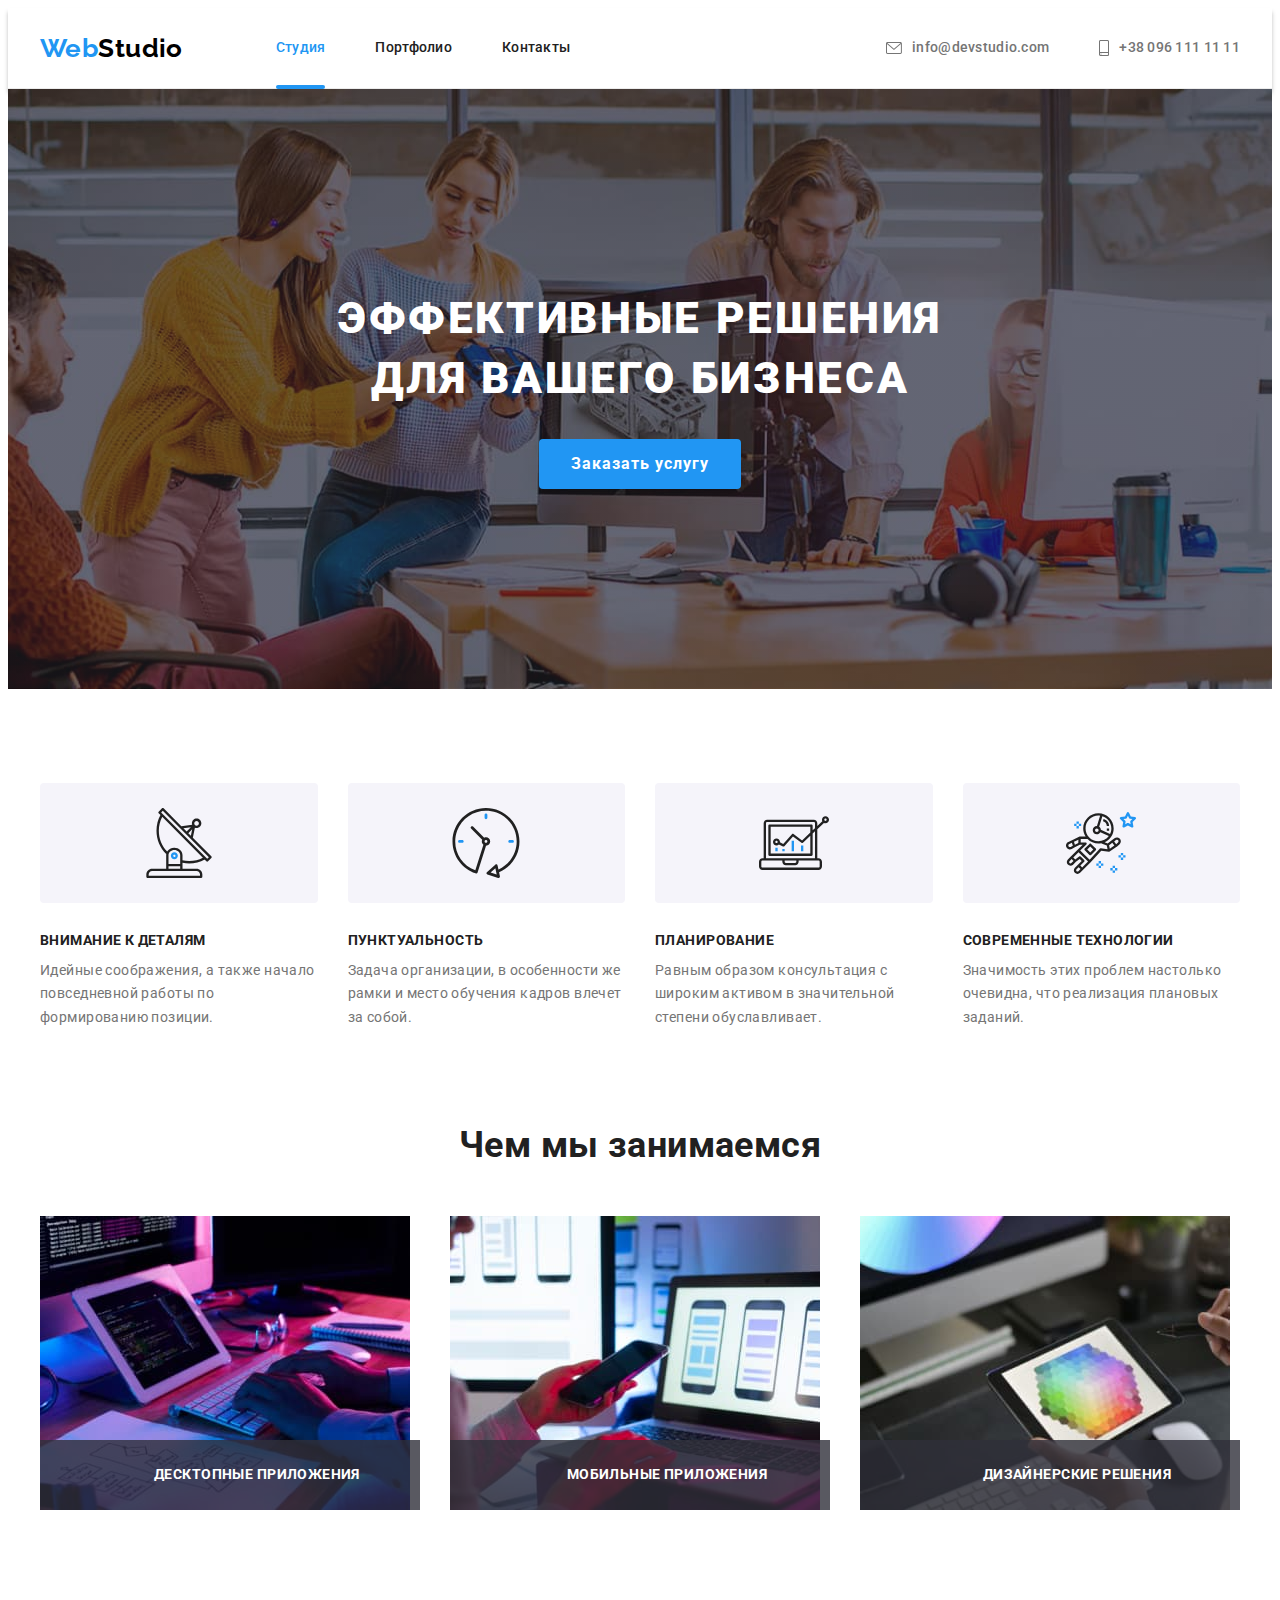
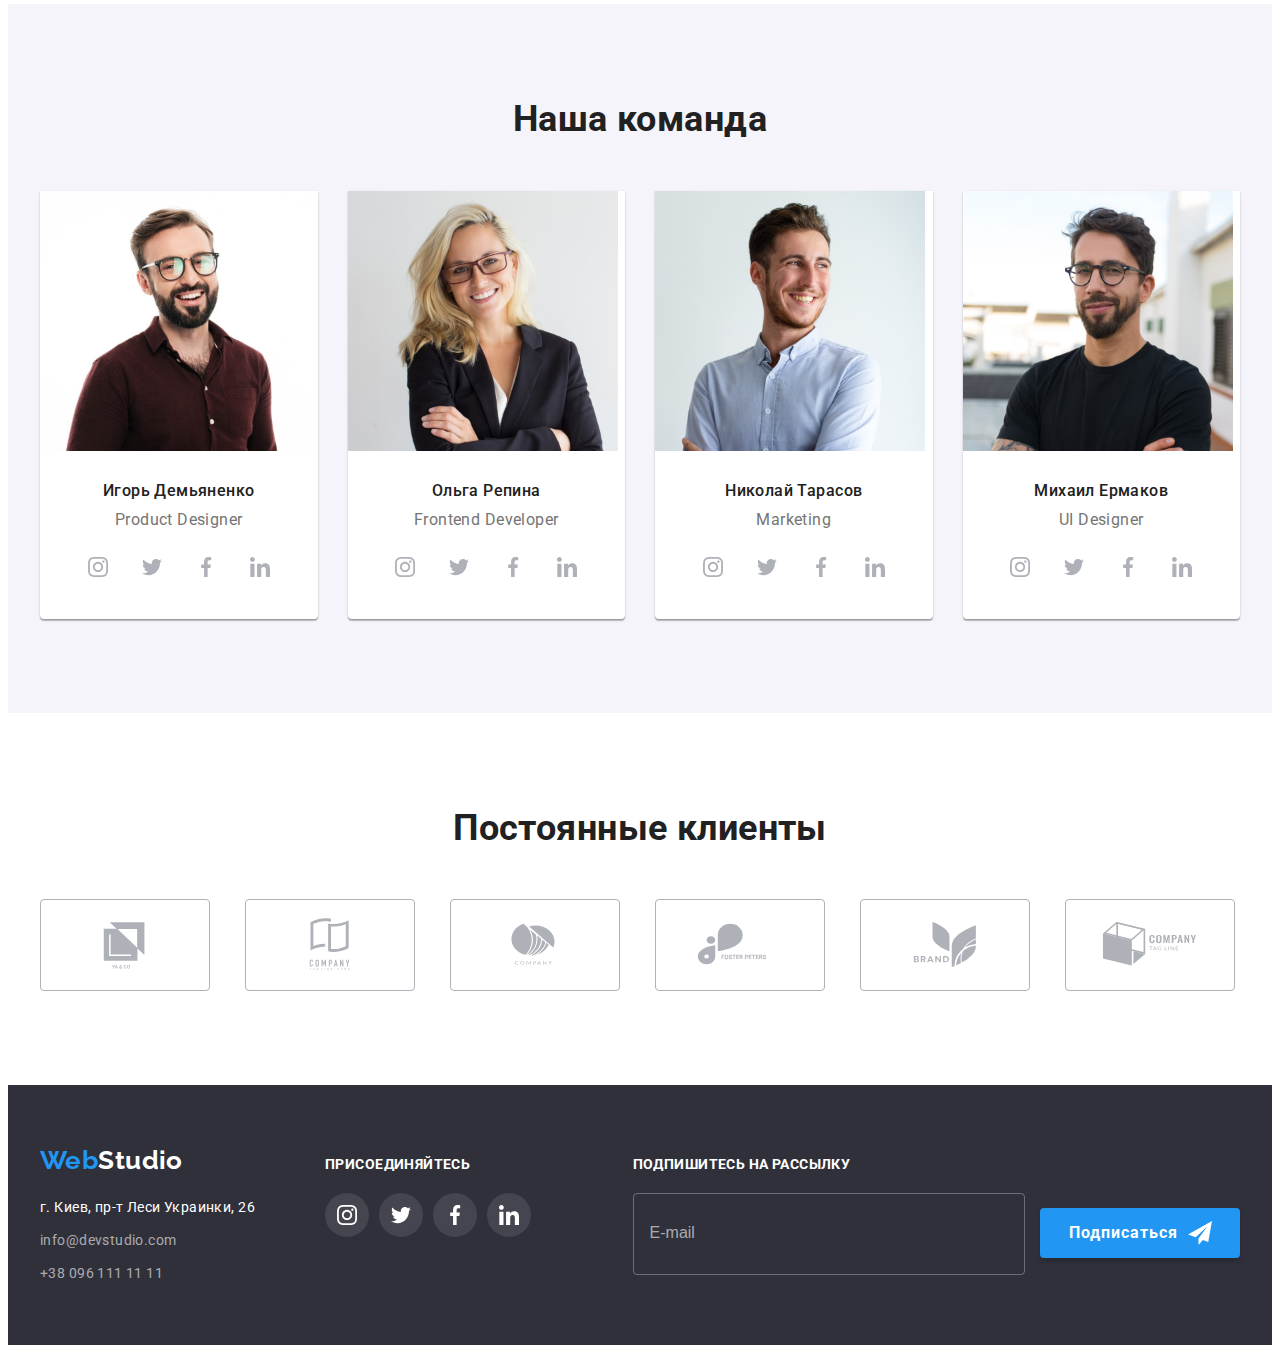
==== index.html @ bbd05945 "ДЗ 7" ====
<!DOCTYPE html>
<html lang="ru">
<head>
    <meta charset="UTF-8">
    <meta http-equiv="X-UA-Compatible" content="IE=edge">
    <meta name="viewport" content="width=device-width, initial-scale=1.0">
    <title>Document</title>
    <link href="https://fonts.googleapis.com/css2?family=Raleway:wght@700&family=Roboto:wght@400;500;700;900&display=swap"
      rel="stylesheet">
      <link rel="stylesheet" href="https://cdnjs.cloudflare.com/ajax/libs/modern-normalize/1.1.0/modern-normalize.min.css"
        integrity="sha512-wpPYUAdjBVSE4KJnH1VR1HeZfpl1ub8YT/NKx4PuQ5NmX2tKuGu6U/JRp5y+Y8XG2tV+wKQpNHVUX03MfMFn9Q=="
        crossorigin="anonymous" referrerpolicy="no-referrer" />
    <link rel="stylesheet" href="./css/styles.css">
    <link rel="stylesheet" href="./css/main.min.css">
</head>
<body>
  <!-- Шапка сайта-->
  <header class="border-line">
    <div class="container header__container">
      <nav class="nav-page header__container">
        <a href="" lang="en" class="logo link">Web<span class="logo__header">Studio</span></a>
        <ul class="nav-list list header__list">
          <li class="header__item"><a href="./index.html" class="link--active link header__link">Студия</a></li>
          <li class="header__item"><a href="./portfolio.html" class="link header__link">Портфолио</a></li>
          <li class="header__item"><a href="" class="link header__link">Контакты</a></li>
        </ul>
      </nav>
      <ul class="contacts list header__list">
        <li class="contacts__item">
          <a href="mailto:info@devstudio.com" class="link header__link">
                      <svg class="contacts__icons" width="16px" height="12px">
                        <use href="./images/icons.svg#icon-mail"></use>
                      </svg>
                      info@devstudio.com</a></li>
        <li class="contacts__item">
          <a href="tel:+380961111111" class="link header__link">
                      <svg class="contacts__icons" width="10px" height="16px">
                        <use href="./images/icons.svg#icon-smartphone"></use>
                      </svg>
                      +38 096 111 11 11</a></li>
      </ul>
      </div>
  </header> 
  <main>
    <!-- Герой -->
  <section class="hero">
    <div class="container">
    <h1 class="hero__title hero__container">
      Эффективные решения для вашего бизнеса
    </h1>
    <button type="button" class="btn" data-modal-open>Заказать услугу</button>
    </div>
  </section> 
  <!-- Список преимуществ работы с компанией -->
  <section class="benefits section">
    <div class="container">
    <h2 class="visually-hidden"> Наши преимущества </h2>
    <ul class="card-set list">
      <li class="benefits__items"> 
        <div class="benefits__box">
          <svg class="benefits__icons" width="70" height="70">
            <use href="./images/icons.svg#icon-antenna"></use>
          </svg>
        </div>
        <h3 class="benefits__title">Внимание к деталям</h3>
        <p class="benefits__text">Идейные соображения, а также начало повседневной работы по формированию позиции.</p>
      </li>
      <li class="benefits__items">
        <div class="benefits__box">
          <svg class="benefits__icons" width="70" height="70">
            <use href="./images/icons.svg#icon-clock"></use>
          </svg>
        </div>
        <h3 class="benefits__title">Пунктуальность</h3>
        <p class="benefits__text">Задача организации, в особенности же рамки и место обучения кадров влечет за собой.</p>
      </li>
      <li class="benefits__items">
        <div class="benefits__box">
          <svg class="benefits__icons" width="70" height="70">
            <use href="./images/icons.svg#icon-diagram"></use>
          </svg>
        </div>
        <h3 class="benefits__title">Планирование</h3>
        <p class="benefits__text">Равным образом консультация с широким активом в значительной степени обуславливает.</p>
      </li>
      <li class="benefits__items">
        <div class="benefits__box">
          <svg class="benefits__icons" width="70" height="70">
            <use href="./images/icons.svg#icon-astronaut"></use>
          </svg>
        </div>
        <h3 class="benefits__title">Современные технологии</h3>
        <p class="benefits__text">Значимость этих проблем настолько очевидна, что реализация плановых заданий.</p>
      </li>
    </ul>
    </div>
  </section>
  <!-- Чем мы занимаемся -->
  <section class="work-wrap section">
    <div class="container">
    <h2 class="title title__section">Чем мы занимаемся</h2>
    <ul class="work card-set list">
      <li class="work__items">
        <div class="work__wrap">
          <img src="./images/img-work-1.jpg" alt="Верстка десктопных приложений" width="370" height="294">
          <p class="work__text">Десктопные приложения</p>
        </div>
      </li>
      <li class="work__items">
        <div class="work__wrap">
          <img src="./images/img-work-2.jpg" alt="Дизайн мобильных приложений" width="370" height="294">
          <p class="work__text">Мобильные приложения</p>
        </div>
      </li>
        <li class="work__items">
        <div class="work__wrap">
      <img src="./images/img-work-3.jpg" alt="Подборка цветовых решений" width="370" height="294">
      <p class="work__text">Дизайнерские решения</p>
      </div>
      </li>
        </ul>
        </div>
  </section>
    <!-- Наша команда -->
    <section class="team-wrap section">
      <div class="container">
      <h2 class="title title__section">Наша команда</h2>
      <ul class="team card-set list">
        <li class="team__item">
          <img src="./images/img-team-1.jpg" alt="Фото сотрудника Игоря Демьяненко Product Designer" width="270" height="260" class="card">
            <div class="team-box">
            <h3 class="team__name">Игорь Демьяненко</h3>
            <p lang="en" class="team__position">Product Designer</p>
            <ul class="socials list">
              <li class="socials__item">
                <a href="" target="_blank" rel="noopener noreferrer nofollow" class="socials__link link">
                  <svg class="socials__icon" width="20" height="20">
                    <use href="images/icons.svg#icon-instagram"></use>
                  </svg>
                </a>
              </li>
              <li class="socials__item">
                <a href="" target="_blank" rel="noopener noreferrer nofollow" class="socials__link link">
                  <svg class="socials__icon" width="20" height="20">
                    <use href="images/icons.svg#icon-twitter"></use>
                  </svg>
                </a>
              </li>
              <li class="socials__item">
                <a href="" target="_blank" rel="noopener noreferrer nofollow" class="socials__link link">
                  <svg class="socials__icon" width="20" height="20">
                    <use href="images/icons.svg#icon-facebook"></use>
                  </svg>
                </a>
              </li>
              <li class="socials__item">
                <a href="" target="_blank" rel="noopener noreferrer nofollow" class="socials__link link">
                  <svg class="socials__icon" width="20" height="20">
                    <use href="images/icons.svg#icon-linkedin"></use>
                  </svg>
                </a>
              </li>
            </ul>
            </div>
            </li>
        <li class="team__item">
          <img src="./images/img-team-2.jpg" alt="Фото сотрудника Ольги Репиной Frontend Developer" width="270" height="260" class="card">
          <div class="team-box">
          <h3 class="team__name">Ольга Репина</h3>
          <p lang="en" class="team__position">Frontend Developer</p>
          <ul class="socials list">
            <li class="socials__item">
              <a href="" target="_blank" rel="noopener noreferrer nofollow" class="socials__link link">
                <svg class="socials__icon" width="20" height="20">
                  <use href="images/icons.svg#icon-instagram"></use>
                </svg>
              </a>
            </li>
            <li class="socials__item">
              <a href="" target="_blank" rel="noopener noreferrer nofollow" class="socials__link link">
                <svg class="socials__icon" width="20" height="20">
                  <use href="images/icons.svg#icon-twitter"></use>
                </svg>
              </a>
            </li>
            <li class="socials__item">
              <a href="" target="_blank" rel="noopener noreferrer nofollow" class="socials__link link">
                <svg class="socials__icon" width="20" height="20">
                  <use href="images/icons.svg#icon-facebook"></use>
                </svg>
              </a>
            </li>
            <li class="socials__item">
              <a href="" target="_blank" rel="noopener noreferrer nofollow" class="socials__link link">
                <svg class="socials__icon" width="20" height="20">
                  <use href="images/icons.svg#icon-linkedin"></use>
                </svg>
              </a>
            </li>
          </ul>
          </div>
        </li>
        <li class="team__item">
          <img src="./images/img-team-3.jpg" alt="Фото сотрудника Николая Тарасова Marketing" width="270" height="260" class="card">
          <div class="team-box">
          <h3 class="team__name">Николай Тарасов</h3>
          <p lang="en" class="team__position">Marketing</p>
          <ul class="socials list">
            <li class="socials__item">
              <a href="" target="_blank" rel="noopener noreferrer nofollow" class="socials__link link">
                <svg class="socials__icon" width="20" height="20">
                  <use href="images/icons.svg#icon-instagram"></use>
                </svg>
              </a>
            </li>
            <li class="socials__item">
              <a href="" target="_blank" rel="noopener noreferrer nofollow" class="socials__link link">
                <svg class="socials__icon" width="20" height="20">
                  <use href="images/icons.svg#icon-twitter"></use>
                </svg>
              </a>
            </li>
            <li class="socials__item">
              <a href="" target="_blank" rel="noopener noreferrer nofollow" class="socials__link link">
                <svg class="socials__icon" width="20" height="20">
                  <use href="images/icons.svg#icon-facebook"></use>
                </svg>
              </a>
            </li>
            <li class="socials__item">
              <a href="" target="_blank" rel="noopener noreferrer nofollow" class="socials__link link">
                <svg class="socials__icon" width="20" height="20">
                  <use href="images/icons.svg#icon-linkedin"></use>
                </svg>
              </a>
            </li>
          </ul>
          </div>
        </li>
        <li class="team__item">
          <img src="./images/img-team-4.jpg" alt="Фото сотрудника Михаила Ермакова UI Designer" width="270" height="260" class="card">
          <div class="team-box">
          <h3 class="team__name">Михаил Ермаков</h3>
          <p lang="en" class="team__position">UI Designer</p>
          <ul class="socials list">
          <li class="socials__item">
            <a href="" target="_blank" rel="noopener noreferrer nofollow" class="socials__link link">
              <svg class="socials__icon" width="20" height="20">
                <use href="images/icons.svg#icon-instagram"></use>
              </svg>
            </a>
          </li>
          <li class="socials__item">
            <a href="" target="_blank" rel="noopener noreferrer nofollow" class="socials__link link">
              <svg class="socials__icon" width="20" height="20">
                <use href="images/icons.svg#icon-twitter"></use>
              </svg>
            </a>
          </li>
          <li class="socials__item">
            <a href="" target="_blank" rel="noopener noreferrer nofollow" class="socials__link link">
              <svg class="socials__icon" width="20" height="20">
                <use href="images/icons.svg#icon-facebook"></use>
              </svg>
            </a>
          </li>
          <li class="socials__item">
            <a href="" target="_blank" rel="noopener noreferrer nofollow" class="socials__link link">
              <svg class="socials__icon" width="20" height="20">
                <use href="images/icons.svg#icon-linkedin"></use>
              </svg>
            </a>
          </li>
        </ul>
          </div>
        </li>
      </ul>
      </div>
    </section>
    </main>
    <!-- Постоянные клиенты -->
    <section class="clients section">
      <div class="container">
        <h2 class="title title__section">Постоянные клиенты</h2>
        <ul class="card-set list">
          <li class="clients__items">
            <a href=""  target="_blank" rel="noopener noreferrer nofollow" class="clients__link link">
              <svg class="clients__icons" width="106" height="60">
                <use href="images/icons.svg#icon-Logo-1"></use>
              </svg>
            </a>
          </li>
          <li class="clients__items">
            <a href=""  target="_blank" rel="noopener noreferrer nofollow" class="clients__link link">
              <svg class="clients__icons" width="106" height="60">
                <use href="images/icons.svg#icon-Logo-2"></use>
              </svg>
            </a>
          </li>
          <li class="clients__items">
            <a href=""  target="_blank" rel="noopener noreferrer nofollow" class="clients__link link">
              <svg class="clients__icons" width="106" height="60">
                <use href="images/icons.svg#icon-Logo-3"></use>
              </svg>
            </a>
          </li>
          <li class="clients__items">
            <a href=""  target="_blank" rel="noopener noreferrer nofollow" class="clients__link link">
              <svg class="clients__icons" width="106" height="60">
                <use href="images/icons.svg#icon-Logo-4"></use>
              </svg>
            </a>
          </li>
          <li class="clients__items">
            <a href=""  target="_blank" rel="noopener noreferrer nofollow" class="clients__link link">
              <svg class="clients__icons" width="106" height="60">
                <use href="images/icons.svg#icon-Logo-5"></use>
              </svg>
            </a>
          </li>
          <li class="clients__items">
            <a href=""  target="_blank" rel="noopener noreferrer nofollow" class="clients__link link">
              <svg class="clients__icons" width="106" height="60">
                <use href="images/icons.svg#icon-Logo-6"></use>
              </svg>
            </a>
          </li>
        </ul>
      </div>
    </section>
    <!-- Футер -->
    <footer class="basement basement-section">
      <div class="container basement__container"> 
        <div class="basement__wrapper">
      <a href="" lang="en" class="logo link">Web<span class="logo__footer">Studio</span></a>
      <address class="basement__address">
        <ul class="basement__list list">
          <li class="basement__items"><a href="https://goo.gl/maps/84MK3g47taFm8UyFA" target="_blank" rel="noopener noreferrer nofollow"
              class="basement__link link white"> г. Киев, пр-т Леси Украинки, 26 </a></li>
          <li class="basement__items"><a href="mailto:info@devstudio.com" class="basement__link link">info@devstudio.com</a></li>
          <li class="basement__items"><a href="tel:+380961111111" class="basement__link link">+38 096 111 11 11</a></li>
        </ul>
      </address>
      </div>
      <div class="basement__wrapper">
      <h2 class="basement__title">присоединяйтесь</h2>
            <ul class="socials list">
              <li class="socials__item">
                <a href=""  target="_blank" rel="noopener noreferrer nofollow" class="socials__link link">
                  <svg class="socials__icon" width="20" height="20">
                    <use href="images/icons.svg#icon-instagram"></use>
                  </svg>
                </a>
              </li>
              <li class="socials__item">
                <a href=""  target="_blank" rel="noopener noreferrer nofollow" class="socials__link link">
                  <svg class="socials__icon" width="20" height="20">
                    <use href="images/icons.svg#icon-twitter"></use>
                  </svg>
                </a>
              </li>
              <li class="socials__item">
                <a href=""  target="_blank" rel="noopener noreferrer nofollow" class="socials__link link">
                  <svg class="socials__icon" width="20" height="20">
                    <use href="images/icons.svg#icon-facebook"></use>
                  </svg>
                </a>
              </li>
              <li class="socials__item">
                <a href=""  target="_blank" rel="noopener noreferrer nofollow" class="socials__link link">
                  <svg class="socials__icon" width="20" height="20">
                    <use href="images/icons.svg#icon-linkedin"></use>
                  </svg>
                </a>
              </li>
            </ul>
            </div>
            <div class="basement__wrapper">
              <h2 class="basement__title">Подпишитесь на рассылку</h2>
              <form class="subscribe-form">
                  <input type="email" class="subscribe-form__input" id="form-input" name="mail" placeholder="E-mail">
              <button type="submit" class="btn basement__btn">
                <span class="subscribe">Подписаться</span>
                <svg class="subscribe-form__icon" width="24px" height="24px">
                  <use href="images/icons.svg#icon-icon-send"></use>
                </svg>
              </button>
              </form>
            </div>
      </div>
    </footer>
    <div class="backdrop is-hidden" data-modal>
<div class="modal">
  <button type="button" class="modal-close" data-modal-close>
    <svg class="modal-icon" width="18px" height="18px">
      <use href="images/icons.svg#icon-close-black-18dp"></use>
    </svg>
  </button>
  <p class="modal-title">Оставьте свои данные, мы вам перезвоним</p>
  <form class="modal-form">
    <div class="modal-form-wrapper">
<label class="modal-label"><span class="modal-label-text">Имя</span>
  <span class="input-wrap">
    <input type="text" name="Name" class="form-input">
    <svg class="input-icon" width="18" height="18">
      <use href="images/icons.svg#icon-person-black-18dp"></use>
    </svg>
  </span>
</label>
<label class="modal-label"><span class="modal-label-text">Телефон</span>
  <span class="input-wrap">
    <input type="tel" name="Tel" class="form-input">
    <svg class="input-icon" width="18" height="18">
      <use href="images/icons.svg#icon-phone-black-18dp"></use>
    </svg>
  </span>
</label>
<label class="modal-label"><span class="modal-label-text">Почта</span>
  <span class="input-wrap">
    <input type="email" name="Mail" class="form-input">
    <svg class="input-icon" width="18" height="18">
      <use href="images/icons.svg#icon-email-black-18dp"></use>
    </svg>
  </span>
</label>
<label class="modal-label"><span class="modal-label-text">Комментарий</span>
  <textarea name="Comment" class="modal-comment" placeholder="Введите текст"></textarea>
</label>
    </div>
  
  <div class="policy-wrap">
    <input type="checkbox" name="policy" id="policy" class="policy-checkbox visually-hidden">
  <label class="check-text" for="policy">
    <span class="custom-icon">
      <svg class="policy-icon" width="11" height="8">
        <use href="images/icons.svg#icon-policy"></use>
      </svg>
    </span>
    Соглашаюсь с рассылкой и принимаю &#160; 
    <a href="" class="licensing-policy">    Условия договора</a>
  </label>
  </div>
  <button type="submit" class="btn">Отправить</button>
  </form>
</div>
    </div>
    <script src="./js/modal.js"></script>
</body>
</html>
---- css/styles.css ----
/* цвета страницы
акцент #2196F3
черный #000000
белый #FFFFFF
заголовки #212121
основной цвет текста #757575
*/

/* ----------reset------------ */

/* ---------------------------- */

/* ---------container------------ */

/* ------LOGO-------- */

/* --------HEADER-LINKS----------- */

/* ---------HERO----------- */

/* ------------BENEFITS---------- */

/* ---------TEAM---------- */

/* ---------WORK---------- */

/* ----------TEAM------------ */

/* --------------CLIENTS------------ */

/* --------------BASEMENT----------- */

/* ---------MODAL-WINDOW---------- */

/* ---------------FILTER-PORTFOLIO---------- */
---- css/main.min.css ----
:root{--accent-color: #2196f3;--logo-color: #000000;--title-text-color: #212121;--primary-text-color: #757575;--hero-white-color: #ffffff;--background-color-style: #2f303a;--btn-background-color: #f5f4fa;--icons-main-color: #afb1b8;--duration: 250ms;--timing-function: cubic-bezier(0.4, 0, 0.2, 1)}h1,h2,h3,h4,h5,h6,p{margin:0}ul{margin:0;padding-left:0}body{color:var(--primary-text-color);font-family:'Roboto', sans-serif;font-size:14px;line-height:1.71;letter-spacing:0.03em}.link{text-decoration:none;color:inherit}.list{list-style:none}img{display:block;max-width:100%}.container{width:1200px;padding-left:15px;padding-right:15px;margin:0 auto}.section{padding-top:94px;padding-bottom:94px}.logo{display:block;color:var(--accent-color);font-family:'Raleway', sans-serif;font-weight:700;font-size:26px;line-height:1.19}.nav-page .logo{margin-right:93px}.logo__header{color:var(--logo-color)}.logo__footer{color:var(--hero-white-color)}.header__container{display:flex;align-items:center}.border-line{border-bottom:1px solid #ececec;box-shadow:0px 4px 4px rgba(0,0,0,0.25)}.header__list{display:flex;margin-left:auto}.header__item:not(:last-child){margin-right:50px}.nav-list{color:var(--title-text-color)}.header__link{display:flex;align-items:center;padding-top:32px;padding-bottom:32px;font-weight:500;line-height:1.14;letter-spacing:0.02em;transition:color var(--duration) var(--timing-function)}.header__link:hover,.header__link:focus{color:var(--accent-color)}.link--active{position:relative;color:var(--accent-color)}.link--active::after{content:'';width:100%;height:4px;background-color:var(--accent-color);border-radius:2px;position:absolute;left:0;bottom:-1px}.contacts__item{display:flex;align-items:center}.contacts__item:not(:last-child){margin-right:50px}.contacts__icons{margin-right:10px;fill:currentColor}.hero{background-color:var(--background-color-style);background-image:linear-gradient(rgba(47,48,58,0.4), rgba(47,48,58,0.4)),url(../images/hero-bg.jpg);background-repeat:no-repeat;background-position:center;background-size:cover, auto;text-align:center;padding-top:200px;padding-bottom:200px}.hero__container{display:block;max-width:696px;margin-right:auto;margin-left:auto;margin-bottom:30px}.hero__title{color:var(--hero-white-color);font-weight:900;font-size:44px;line-height:1.36;letter-spacing:0.06em;text-transform:uppercase}.btn{font-family:inherit;color:var(--hero-white-color);background-color:var(--accent-color);font-weight:700;font-size:16px;line-height:1.87;align-items:center;letter-spacing:0.06em;cursor:pointer;border:none;box-shadow:0px 4px 4px rgba(0,0,0,0.15);border-radius:4px;padding:10px 32px;transition:background-color var(--duration) var(--timing-function)}.btn:hover,.btn:focus{background-color:#188ce8}.visually-hidden{position:absolute;width:1px;height:1px;margin:-1px;padding:0;overflow:hidden;border:0;clip:rect(0 0 0 0)}.card-set{display:flex;flex-wrap:wrap;margin-left:-30px;margin-top:-30px}.benefits__title{margin-bottom:10px;color:var(--title-text-color);font-weight:700;font-size:14px;line-height:1.14;text-transform:uppercase}.benefits__items{width:calc(100% / 4 - 30px);margin-left:30px;margin-top:30px}.benefits__box{background-color:#f5f4fa;display:flex;align-items:center;justify-content:center;margin-bottom:30px;padding:25px 100px;border-radius:4px}.title{color:var(--title-text-color);font-weight:700;font-size:36px;line-height:1.17;text-align:center}.title__section{margin-bottom:50px}.team-wrap{background-color:#f5f4fa}.team__item{width:calc(100% / 4 - 30px);margin-left:30px;margin-top:30px;background-color:#ffffff;box-shadow:0px 1px 3px rgba(0,0,0,0.12),0px 1px 1px rgba(0,0,0,0.14),0px 2px 1px rgba(0,0,0,0.2);border-radius:0px 0px 4px 4px}.team__position,.team__name{font-size:16px;line-height:1.19;text-align:center}.team__name{margin-bottom:10px;color:var(--title-text-color);font-weight:500}.team__position{margin-bottom:16px}.team-box{padding:30px 24px}.team .socials__link{background-color:#ffffff;color:var(--icons-main-color)}.work-wrap{padding-top:0px}.work-list{display:flex;flex-wrap:wrap;margin-right:-30px}.work__items{width:calc(100% / 3 - 30px);margin-left:30px;margin-top:30px}.work__wrap{position:relative;overflow:hidden}.work__text{position:absolute;bottom:0;left:0;background-color:rgba(47,48,58,0.8);color:var(--hero-white-color);font-weight:700;font-size:14px;line-height:1.14;text-align:center;text-transform:uppercase;width:100%;padding:27px 27px}.clients__link{width:170px;height:92px;border:1px solid #afb1b8;box-sizing:border-box;border-radius:4px;display:flex;justify-content:center;align-items:center;color:var(--icons-main-color);transition:color var(--duration) var(--timing-function),border-color var(--duration) var(--timing-function)}.clients__link:hover,.clients__link:focus{color:var(--accent-color);border-color:var(--accent-color)}.clients__items{width:calc(100% / 6 - 30px);margin-left:30px;margin-top:30px}.clients__icons{fill:currentColor}.basement__address{font-style:normal}.basement__link.white{color:var(--hero-white-color)}.basement__link{color:rgba(255,255,255,0.6);transition:color var(--duration) var(--timing-function)}.basement__link:hover,.basement__link:focus{color:var(--accent-color)}.basement-section{padding-bottom:60px;padding-top:60px;background-color:var(--background-color-style)}.basement .logo{margin-bottom:20px}.basement .socials__link{background-color:rgba(255,255,255,0.1);color:var(--hero-white-color)}.basement__items:not(:last-child){margin-bottom:9px}.basement__container{display:flex;align-items:baseline}.basement__wrapper:not(:last-child){margin-right:70px}.basement__wrapper:last-child{margin-left:auto}.basement__title{font-size:14px;line-height:1.14;letter-spacing:0.03em;text-transform:uppercase;margin-bottom:20px;color:var(--hero-white-color)}.subscribe-form__input{width:358px;height:50px;padding:15px 16px;border:1px solid rgba(255,255,255,0.3);border-radius:4px;background-color:transparent;color:var(--hero-white-color);margin-right:12px;outline:none;transition:border-color var(--duration) var(--timing-function)}.subscribe-form__input::placeholder{color:rgba(255,255,255,0.6);font-size:16px;line-height:1.25}.subscribe-form__input:focus,.subscribe-form__input:hover{border-color:var(--accent-color)}.basement__btn{position:relative;width:200px;padding:10px 29px;text-align:left}.subscribe-form__icon{position:absolute;right:28px;top:50%;transform:translateY(-50%)}.socials{display:flex;justify-content:center}.socials__link{width:44px;height:44px;border-radius:50%;display:flex;justify-content:center;align-items:center;transition:background-color var(--duration) var(--timing-function),color var(--duration) var(--timing-function)}.socials__link:hover,.socials__link:focus{background-color:var(--accent-color);color:var(--hero-white-color)}.socials__icon{fill:currentColor}.socials__item+.socials__item{margin-left:10px}.backdrop{position:fixed;top:0;width:100vw;height:100vh;background-color:rgba(0,0,0,0.2);transition:opacity var(--duration) var(--timing-function),visibility var(--duration) var(--timing-function)}.modal{width:528px;min-height:581px;background-color:#ffffff;box-shadow:0px 1px 3px rgba(0,0,0,0.12),0px 1px 1px rgba(0,0,0,0.14),0px 2px 1px rgba(0,0,0,0.2);border-radius:4px;position:absolute;top:50%;left:50%;transform:translate(-50%, -50%) scale(1.1);transition:transform var(--duration) var(--timing-function);padding:40px}.backdrop.is-hidden .modal{transform:translate(-50%, -50%) scale(0.7)}.is-hidden{opacity:0;pointer-events:none;visibility:hidden}.modal-close{position:absolute;top:8px;right:8px;display:flex;align-items:center;justify-content:center;width:30px;height:30px;border-radius:50%;border:1px solid rgba(0,0,0,0.1);background-color:transparent;cursor:pointer}.modal-close:focus .modal-icon,.modal-close:hover .modal-icon{fill:var(--accent-color)}.modal-title{font-weight:700;font-size:20px;line-height:1.15;text-align:center;margin-bottom:12px;color:var(--title-text-color)}.form-input{width:100%;height:40px;border:1px solid rgba(33,33,33,0.2);border-radius:4px;padding:12px 42px;outline:none;transition:border-color var(--duration) var(--timing-function)}.form-input:focus,.form-input:hover{border-color:var(--accent-color)}.modal-comment{width:100%;height:120px;resize:none;padding:12px 16px;border:1px solid rgba(33,33,33,0.2);border-radius:4px;outline:none;transition:border-color var(--duration) var(--timing-function)}.modal-comment:focus,.modal-comment:hover{border-color:var(--accent-color)}.modal-comment::placeholder{font-size:12px;line-height:1.17;letter-spacing:0.01em;color:rgba(117,117,117,0.5)}.input-wrap{position:relative}.input-icon{position:absolute;left:12px;top:50%;transform:translateY(-50%);transition:fill var(--duration) var(--timing-function)}.form-input:focus+.input-icon,.form-input:hover+.input-icon{fill:var(--accent-color)}.modal-label{display:flex;flex-direction:column;color:var(--primary-text-color)}.modal-label::placeholder{font-size:12px;line-height:1.17;letter-spacing:0.01em;color:rgba(117,117,117,0.5)}.modal-label:not(:last-child){margin-bottom:10px}.modal-form-wrapper{margin-bottom:20px}.modal-label-text{margin-bottom:4px}.check-text{font-size:14px;line-height:1.71;color:var(--primary-text-color);display:flex;align-items:center;justify-content:center}.policy-wrap{margin-bottom:30px}.licensing-policy{color:var(--accent-color)}.modal-form .btn{display:block;margin-right:auto;margin-left:auto}.check-text .custom-icon{width:16px;height:15px;border-radius:2px;border:2px solid #212121;margin-right:7px;display:flex;align-items:center;justify-content:center;cursor:pointer}.policy-checkbox:checked+.check-text .custom-icon{background-color:var(--accent-color);border:none}.policy-checkbox:hover+.check-text .custom-icon,.policy-checkbox:focus+.check-text .custom-icon{border-color:var(--accent-color)}.filter-btn{border-radius:4px;border-color:transparent;padding:6px 22px;font-family:inherit;color:var(--title-text-color);background-color:var(--btn-background-color);font-weight:500;font-size:16px;line-height:1.63;cursor:pointer;transition:background-color var(--duration) var(--timing-function),color var(--duration) var(--timing-function),box-shadow var(--duration) var(--timing-function)}.filter-btn:focus,.filter-btn:hover,.active{color:var(--hero-white-color);background-color:var(--accent-color);box-shadow:0px 3px 1px rgba(0,0,0,0.1),0px 1px 2px rgba(0,0,0,0.08),0px 2px 2px rgba(0,0,0,0.12)}.filter-list{margin-bottom:56px;display:flex;justify-content:center}.button-item:not(:last-child){margin-right:8px}.portfolio-item{width:calc(100% / 3 - 30px);margin-left:30px;margin-top:30px}.portfolio-border{border:1px solid #eeeeee;padding:20px 24px}.portfolio-title{color:var(--title-text-color);font-weight:700;font-size:18px;line-height:2;letter-spacing:0.06em;margin-bottom:4px}.portfolio-category{font-size:16px;line-height:1.88}.portfolio-link{display:flex;flex-direction:column;transition:box-shadow var(--duration) var(--timing-function)}.portfolio-link:hover,.portfolio-link:focus{box-shadow:0px 1px 1px rgba(0,0,0,0.12),0px 4px 4px rgba(0,0,0,0.06),1px 4px 6px rgba(0,0,0,0.16)}.portfolio-items-wrap{position:relative;overflow:hidden}.portfolio-img-text{position:absolute;bottom:0;left:0;background-color:rgba(33,150,243,0.9);color:var(--hero-white-color);font-size:18px;line-height:1.56;width:100%;height:100%;padding:63px 24px;overflow:hidden;transform:translateY(101%);transition:transform var(--duration) var(--timing-function)}.portfolio-link:hover .portfolio-img-text,.portfolio-link:focus .portfolio-img-text{transform:translateY(0)}
/*# sourceMappingURL=main.min.css.map */
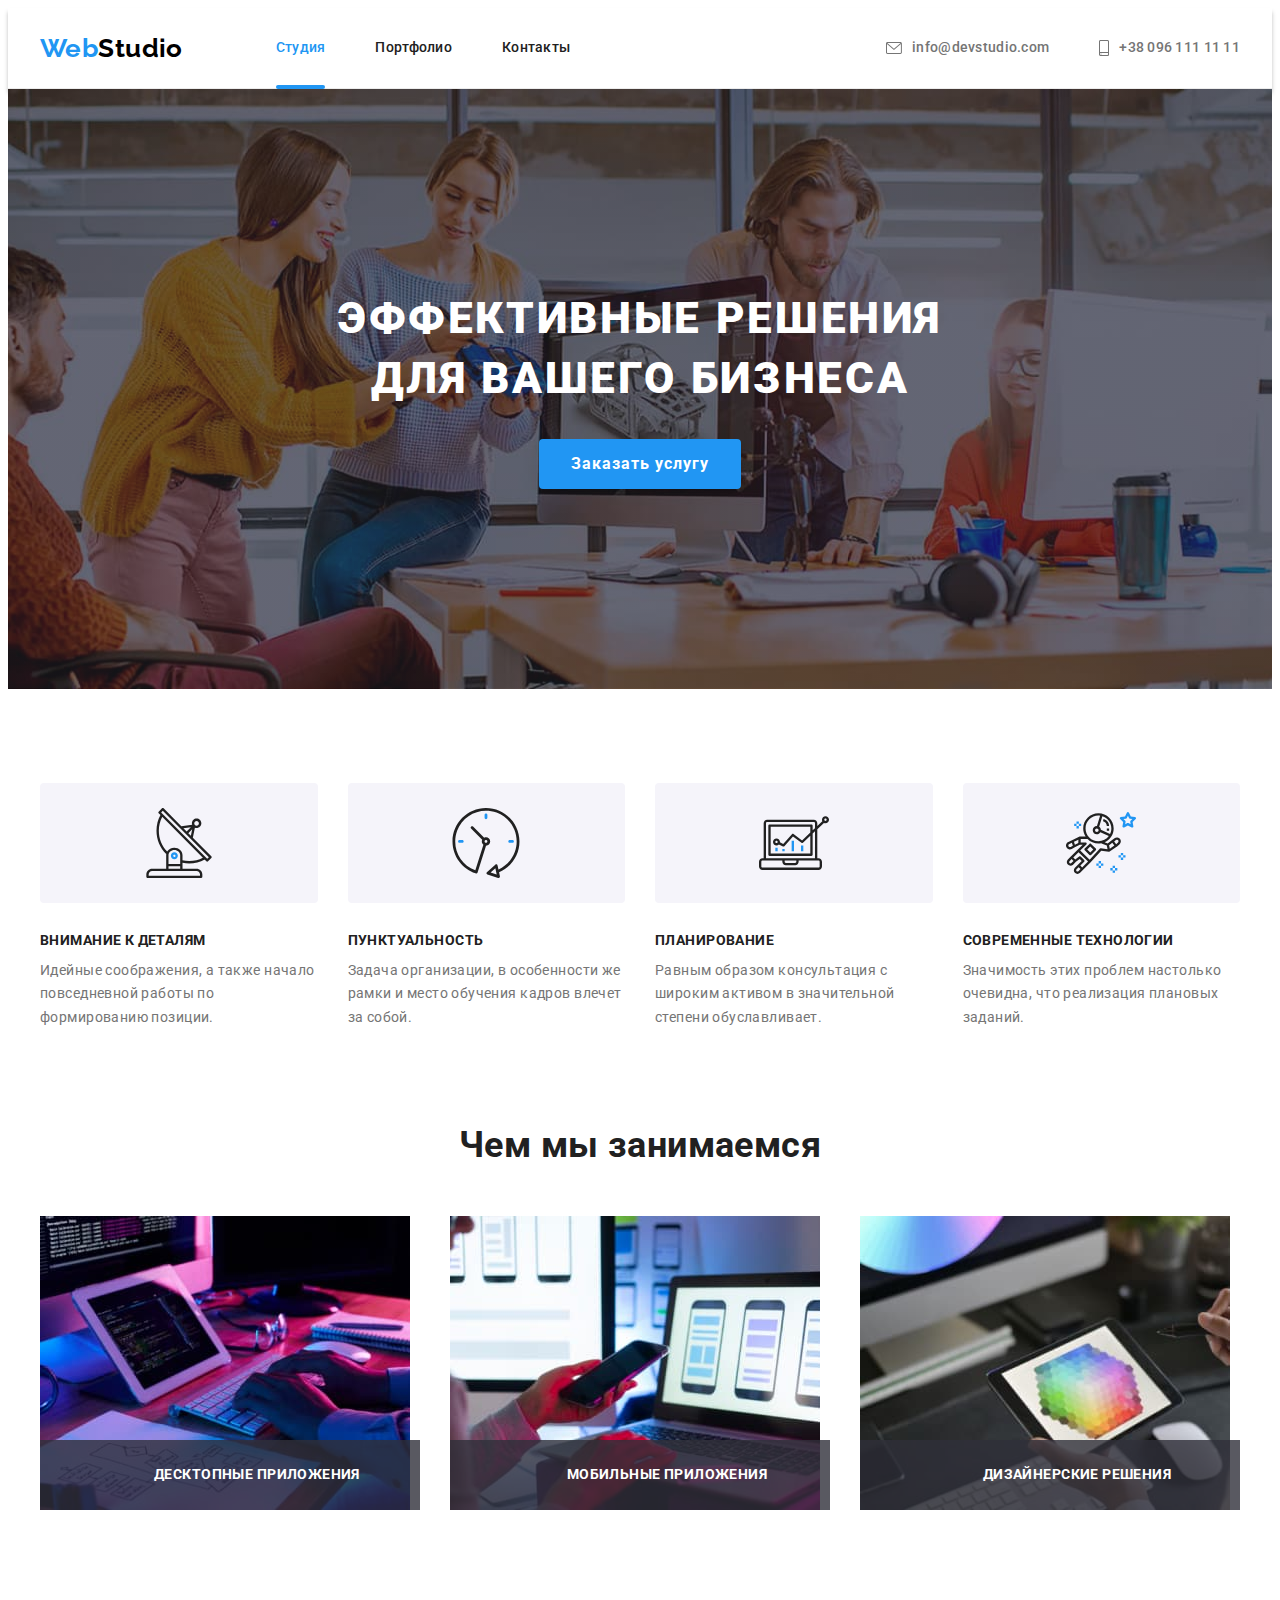
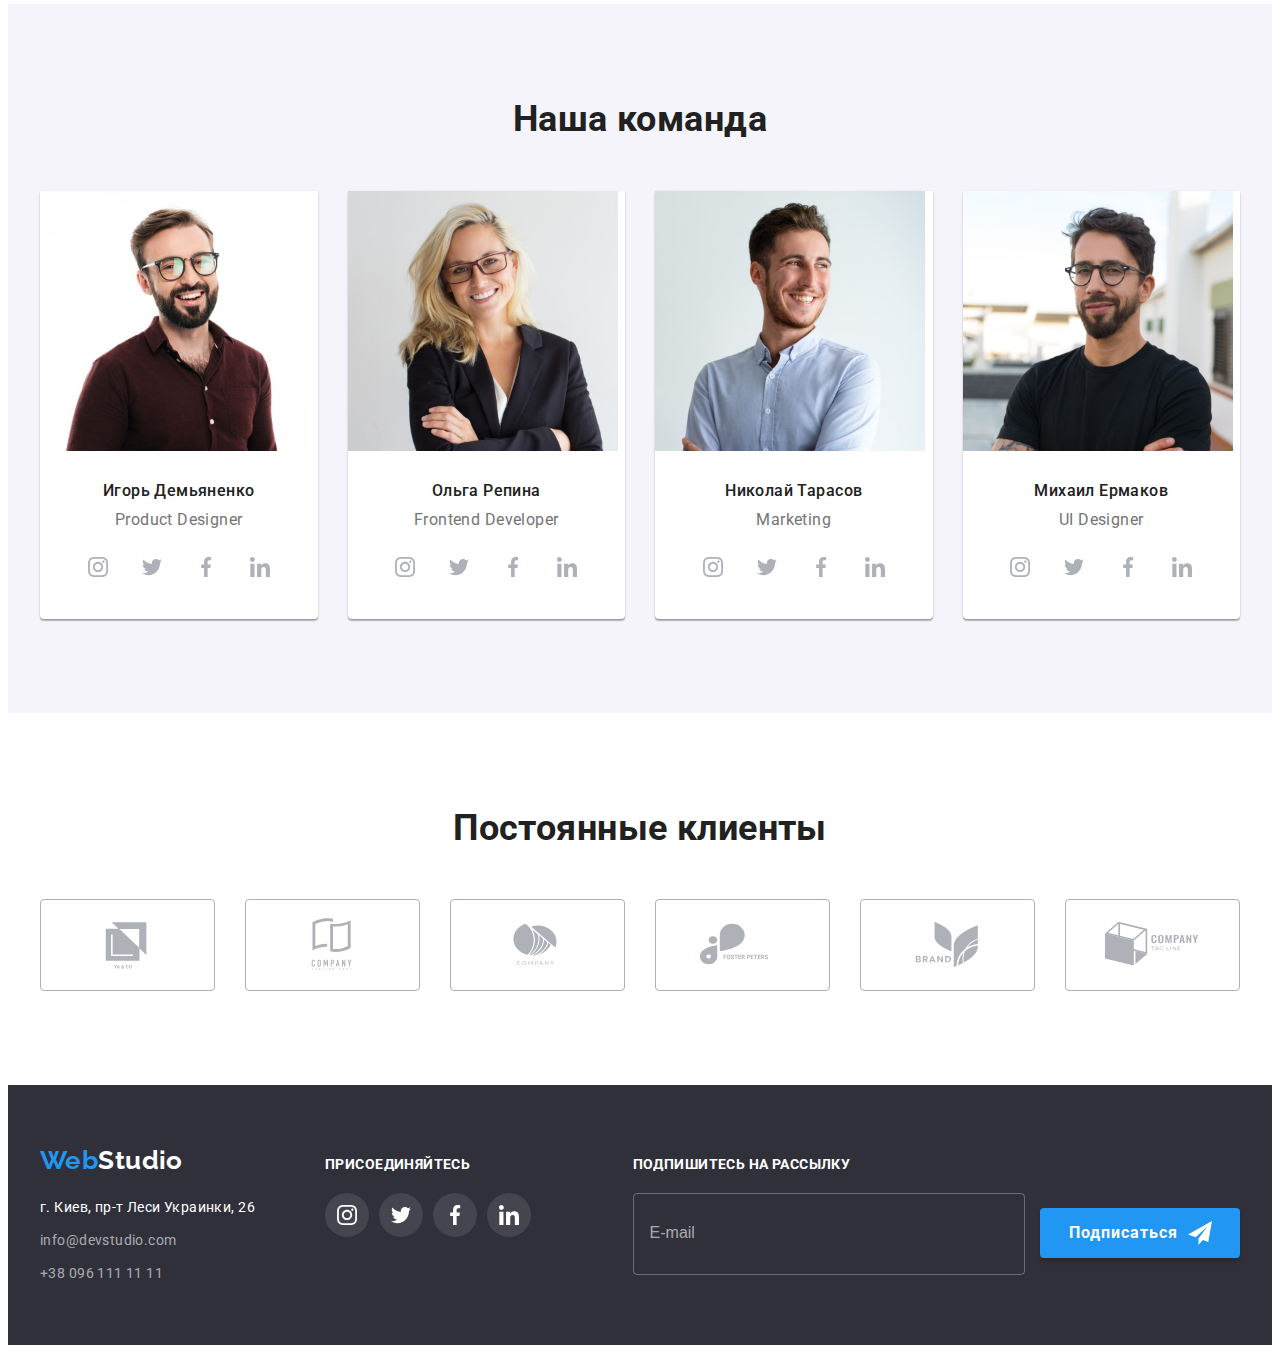
==== commit 46606f68: "Правки по ДЗ7" ====
--- a/index.html
+++ b/index.html
@@ -15,26 +15,26 @@
 </head>
 <body>
   <!-- Шапка сайта-->
-  <header class="border-line">
+  <header class="header">
     <div class="container header__container">
-      <nav class="nav-page header__container">
+      <nav class="nav-page header__nav">
         <a href="" lang="en" class="logo link">Web<span class="logo__header">Studio</span></a>
-        <ul class="nav-list list header__list">
-          <li class="header__item"><a href="./index.html" class="link--active link header__link">Студия</a></li>
+        <ul class="header__nav-list list header__list">
+          <li class="header__item"><a href="./index.html" class="header__link--active link header__link">Студия</a></li>
           <li class="header__item"><a href="./portfolio.html" class="link header__link">Портфолио</a></li>
           <li class="header__item"><a href="" class="link header__link">Контакты</a></li>
         </ul>
       </nav>
-      <ul class="contacts list header__list">
-        <li class="contacts__item">
+      <ul class="header__contacts-list list header__list">
+        <li class="header__contacts-item">
           <a href="mailto:info@devstudio.com" class="link header__link">
-                      <svg class="contacts__icons" width="16px" height="12px">
+                      <svg class="header__contacts-icons" width="16px" height="12px">
                         <use href="./images/icons.svg#icon-mail"></use>
                       </svg>
                       info@devstudio.com</a></li>
-        <li class="contacts__item">
+        <li class="header__contacts-item">
           <a href="tel:+380961111111" class="link header__link">
-                      <svg class="contacts__icons" width="10px" height="16px">
+                      <svg class="header__contacts-icons" width="10px" height="16px">
                         <use href="./images/icons.svg#icon-smartphone"></use>
                       </svg>
                       +38 096 111 11 11</a></li>
@@ -45,7 +45,7 @@
     <!-- Герой -->
   <section class="hero">
     <div class="container">
-    <h1 class="hero__title hero__container">
+    <h1 class="hero__title">
       Эффективные решения для вашего бизнеса
     </h1>
     <button type="button" class="btn" data-modal-open>Заказать услугу</button>
@@ -56,7 +56,7 @@
     <div class="container">
     <h2 class="visually-hidden"> Наши преимущества </h2>
     <ul class="card-set list">
-      <li class="benefits__items"> 
+      <li class="card-item"> 
         <div class="benefits__box">
           <svg class="benefits__icons" width="70" height="70">
             <use href="./images/icons.svg#icon-antenna"></use>
@@ -65,7 +65,7 @@
         <h3 class="benefits__title">Внимание к деталям</h3>
         <p class="benefits__text">Идейные соображения, а также начало повседневной работы по формированию позиции.</p>
       </li>
-      <li class="benefits__items">
+      <li class="card-item">
         <div class="benefits__box">
           <svg class="benefits__icons" width="70" height="70">
             <use href="./images/icons.svg#icon-clock"></use>
@@ -74,7 +74,7 @@
         <h3 class="benefits__title">Пунктуальность</h3>
         <p class="benefits__text">Задача организации, в особенности же рамки и место обучения кадров влечет за собой.</p>
       </li>
-      <li class="benefits__items">
+      <li class="card-item">
         <div class="benefits__box">
           <svg class="benefits__icons" width="70" height="70">
             <use href="./images/icons.svg#icon-diagram"></use>
@@ -83,7 +83,7 @@
         <h3 class="benefits__title">Планирование</h3>
         <p class="benefits__text">Равным образом консультация с широким активом в значительной степени обуславливает.</p>
       </li>
-      <li class="benefits__items">
+      <li class="card-item">
         <div class="benefits__box">
           <svg class="benefits__icons" width="70" height="70">
             <use href="./images/icons.svg#icon-astronaut"></use>
@@ -96,23 +96,23 @@
     </div>
   </section>
   <!-- Чем мы занимаемся -->
-  <section class="work-wrap section">
+  <section class="work section">
     <div class="container">
-    <h2 class="title title__section">Чем мы занимаемся</h2>
-    <ul class="work card-set list">
-      <li class="work__items">
+    <h2 class="section-title">Чем мы занимаемся</h2>
+    <ul class="card-set list">
+      <li class="card-item">
         <div class="work__wrap">
           <img src="./images/img-work-1.jpg" alt="Верстка десктопных приложений" width="370" height="294">
           <p class="work__text">Десктопные приложения</p>
         </div>
       </li>
-      <li class="work__items">
+      <li class="card-item">
         <div class="work__wrap">
           <img src="./images/img-work-2.jpg" alt="Дизайн мобильных приложений" width="370" height="294">
           <p class="work__text">Мобильные приложения</p>
         </div>
       </li>
-        <li class="work__items">
+        <li class="card-item">
         <div class="work__wrap">
       <img src="./images/img-work-3.jpg" alt="Подборка цветовых решений" width="370" height="294">
       <p class="work__text">Дизайнерские решения</p>
@@ -122,11 +122,11 @@
         </div>
   </section>
     <!-- Наша команда -->
-    <section class="team-wrap section">
+    <section class="team section">
       <div class="container">
-      <h2 class="title title__section">Наша команда</h2>
-      <ul class="team card-set list">
-        <li class="team__item">
+      <h2 class="section-title">Наша команда</h2>
+      <ul class="card-set list">
+        <li class="card-item team__item">
           <img src="./images/img-team-1.jpg" alt="Фото сотрудника Игоря Демьяненко Product Designer" width="270" height="260" class="card">
             <div class="team-box">
             <h3 class="team__name">Игорь Демьяненко</h3>
@@ -163,7 +163,7 @@
             </ul>
             </div>
             </li>
-        <li class="team__item">
+        <li class="card-item team__item">
           <img src="./images/img-team-2.jpg" alt="Фото сотрудника Ольги Репиной Frontend Developer" width="270" height="260" class="card">
           <div class="team-box">
           <h3 class="team__name">Ольга Репина</h3>
@@ -200,7 +200,7 @@
           </ul>
           </div>
         </li>
-        <li class="team__item">
+        <li class="card-item team__item">
           <img src="./images/img-team-3.jpg" alt="Фото сотрудника Николая Тарасова Marketing" width="270" height="260" class="card">
           <div class="team-box">
           <h3 class="team__name">Николай Тарасов</h3>
@@ -237,7 +237,7 @@
           </ul>
           </div>
         </li>
-        <li class="team__item">
+        <li class="card-item team__item">
           <img src="./images/img-team-4.jpg" alt="Фото сотрудника Михаила Ермакова UI Designer" width="270" height="260" class="card">
           <div class="team-box">
           <h3 class="team__name">Михаил Ермаков</h3>
@@ -281,44 +281,44 @@
     <!-- Постоянные клиенты -->
     <section class="clients section">
       <div class="container">
-        <h2 class="title title__section">Постоянные клиенты</h2>
+        <h2 class="section-title">Постоянные клиенты</h2>
         <ul class="card-set list">
-          <li class="clients__items">
+          <li class="card-item">
             <a href=""  target="_blank" rel="noopener noreferrer nofollow" class="clients__link link">
               <svg class="clients__icons" width="106" height="60">
                 <use href="images/icons.svg#icon-Logo-1"></use>
               </svg>
             </a>
           </li>
-          <li class="clients__items">
+          <li class="card-item">
             <a href=""  target="_blank" rel="noopener noreferrer nofollow" class="clients__link link">
               <svg class="clients__icons" width="106" height="60">
                 <use href="images/icons.svg#icon-Logo-2"></use>
               </svg>
             </a>
           </li>
-          <li class="clients__items">
+          <li class="card-item">
             <a href=""  target="_blank" rel="noopener noreferrer nofollow" class="clients__link link">
               <svg class="clients__icons" width="106" height="60">
                 <use href="images/icons.svg#icon-Logo-3"></use>
               </svg>
             </a>
           </li>
-          <li class="clients__items">
+          <li class="card-item">
             <a href=""  target="_blank" rel="noopener noreferrer nofollow" class="clients__link link">
               <svg class="clients__icons" width="106" height="60">
                 <use href="images/icons.svg#icon-Logo-4"></use>
               </svg>
             </a>
           </li>
-          <li class="clients__items">
+          <li class="card-item">
             <a href=""  target="_blank" rel="noopener noreferrer nofollow" class="clients__link link">
               <svg class="clients__icons" width="106" height="60">
                 <use href="images/icons.svg#icon-Logo-5"></use>
               </svg>
             </a>
           </li>
-          <li class="clients__items">
+          <li class="card-item">
             <a href=""  target="_blank" rel="noopener noreferrer nofollow" class="clients__link link">
               <svg class="clients__icons" width="106" height="60">
                 <use href="images/icons.svg#icon-Logo-6"></use>
--- a/css/main.min.css
+++ b/css/main.min.css
@@ -1,2 +1,2 @@
-:root{--accent-color: #2196f3;--logo-color: #000000;--title-text-color: #212121;--primary-text-color: #757575;--hero-white-color: #ffffff;--background-color-style: #2f303a;--btn-background-color: #f5f4fa;--icons-main-color: #afb1b8;--duration: 250ms;--timing-function: cubic-bezier(0.4, 0, 0.2, 1)}h1,h2,h3,h4,h5,h6,p{margin:0}ul{margin:0;padding-left:0}body{color:var(--primary-text-color);font-family:'Roboto', sans-serif;font-size:14px;line-height:1.71;letter-spacing:0.03em}.link{text-decoration:none;color:inherit}.list{list-style:none}img{display:block;max-width:100%}.container{width:1200px;padding-left:15px;padding-right:15px;margin:0 auto}.section{padding-top:94px;padding-bottom:94px}.logo{display:block;color:var(--accent-color);font-family:'Raleway', sans-serif;font-weight:700;font-size:26px;line-height:1.19}.nav-page .logo{margin-right:93px}.logo__header{color:var(--logo-color)}.logo__footer{color:var(--hero-white-color)}.header__container{display:flex;align-items:center}.border-line{border-bottom:1px solid #ececec;box-shadow:0px 4px 4px rgba(0,0,0,0.25)}.header__list{display:flex;margin-left:auto}.header__item:not(:last-child){margin-right:50px}.nav-list{color:var(--title-text-color)}.header__link{display:flex;align-items:center;padding-top:32px;padding-bottom:32px;font-weight:500;line-height:1.14;letter-spacing:0.02em;transition:color var(--duration) var(--timing-function)}.header__link:hover,.header__link:focus{color:var(--accent-color)}.link--active{position:relative;color:var(--accent-color)}.link--active::after{content:'';width:100%;height:4px;background-color:var(--accent-color);border-radius:2px;position:absolute;left:0;bottom:-1px}.contacts__item{display:flex;align-items:center}.contacts__item:not(:last-child){margin-right:50px}.contacts__icons{margin-right:10px;fill:currentColor}.hero{background-color:var(--background-color-style);background-image:linear-gradient(rgba(47,48,58,0.4), rgba(47,48,58,0.4)),url(../images/hero-bg.jpg);background-repeat:no-repeat;background-position:center;background-size:cover, auto;text-align:center;padding-top:200px;padding-bottom:200px}.hero__container{display:block;max-width:696px;margin-right:auto;margin-left:auto;margin-bottom:30px}.hero__title{color:var(--hero-white-color);font-weight:900;font-size:44px;line-height:1.36;letter-spacing:0.06em;text-transform:uppercase}.btn{font-family:inherit;color:var(--hero-white-color);background-color:var(--accent-color);font-weight:700;font-size:16px;line-height:1.87;align-items:center;letter-spacing:0.06em;cursor:pointer;border:none;box-shadow:0px 4px 4px rgba(0,0,0,0.15);border-radius:4px;padding:10px 32px;transition:background-color var(--duration) var(--timing-function)}.btn:hover,.btn:focus{background-color:#188ce8}.visually-hidden{position:absolute;width:1px;height:1px;margin:-1px;padding:0;overflow:hidden;border:0;clip:rect(0 0 0 0)}.card-set{display:flex;flex-wrap:wrap;margin-left:-30px;margin-top:-30px}.benefits__title{margin-bottom:10px;color:var(--title-text-color);font-weight:700;font-size:14px;line-height:1.14;text-transform:uppercase}.benefits__items{width:calc(100% / 4 - 30px);margin-left:30px;margin-top:30px}.benefits__box{background-color:#f5f4fa;display:flex;align-items:center;justify-content:center;margin-bottom:30px;padding:25px 100px;border-radius:4px}.title{color:var(--title-text-color);font-weight:700;font-size:36px;line-height:1.17;text-align:center}.title__section{margin-bottom:50px}.team-wrap{background-color:#f5f4fa}.team__item{width:calc(100% / 4 - 30px);margin-left:30px;margin-top:30px;background-color:#ffffff;box-shadow:0px 1px 3px rgba(0,0,0,0.12),0px 1px 1px rgba(0,0,0,0.14),0px 2px 1px rgba(0,0,0,0.2);border-radius:0px 0px 4px 4px}.team__position,.team__name{font-size:16px;line-height:1.19;text-align:center}.team__name{margin-bottom:10px;color:var(--title-text-color);font-weight:500}.team__position{margin-bottom:16px}.team-box{padding:30px 24px}.team .socials__link{background-color:#ffffff;color:var(--icons-main-color)}.work-wrap{padding-top:0px}.work-list{display:flex;flex-wrap:wrap;margin-right:-30px}.work__items{width:calc(100% / 3 - 30px);margin-left:30px;margin-top:30px}.work__wrap{position:relative;overflow:hidden}.work__text{position:absolute;bottom:0;left:0;background-color:rgba(47,48,58,0.8);color:var(--hero-white-color);font-weight:700;font-size:14px;line-height:1.14;text-align:center;text-transform:uppercase;width:100%;padding:27px 27px}.clients__link{width:170px;height:92px;border:1px solid #afb1b8;box-sizing:border-box;border-radius:4px;display:flex;justify-content:center;align-items:center;color:var(--icons-main-color);transition:color var(--duration) var(--timing-function),border-color var(--duration) var(--timing-function)}.clients__link:hover,.clients__link:focus{color:var(--accent-color);border-color:var(--accent-color)}.clients__items{width:calc(100% / 6 - 30px);margin-left:30px;margin-top:30px}.clients__icons{fill:currentColor}.basement__address{font-style:normal}.basement__link.white{color:var(--hero-white-color)}.basement__link{color:rgba(255,255,255,0.6);transition:color var(--duration) var(--timing-function)}.basement__link:hover,.basement__link:focus{color:var(--accent-color)}.basement-section{padding-bottom:60px;padding-top:60px;background-color:var(--background-color-style)}.basement .logo{margin-bottom:20px}.basement .socials__link{background-color:rgba(255,255,255,0.1);color:var(--hero-white-color)}.basement__items:not(:last-child){margin-bottom:9px}.basement__container{display:flex;align-items:baseline}.basement__wrapper:not(:last-child){margin-right:70px}.basement__wrapper:last-child{margin-left:auto}.basement__title{font-size:14px;line-height:1.14;letter-spacing:0.03em;text-transform:uppercase;margin-bottom:20px;color:var(--hero-white-color)}.subscribe-form__input{width:358px;height:50px;padding:15px 16px;border:1px solid rgba(255,255,255,0.3);border-radius:4px;background-color:transparent;color:var(--hero-white-color);margin-right:12px;outline:none;transition:border-color var(--duration) var(--timing-function)}.subscribe-form__input::placeholder{color:rgba(255,255,255,0.6);font-size:16px;line-height:1.25}.subscribe-form__input:focus,.subscribe-form__input:hover{border-color:var(--accent-color)}.basement__btn{position:relative;width:200px;padding:10px 29px;text-align:left}.subscribe-form__icon{position:absolute;right:28px;top:50%;transform:translateY(-50%)}.socials{display:flex;justify-content:center}.socials__link{width:44px;height:44px;border-radius:50%;display:flex;justify-content:center;align-items:center;transition:background-color var(--duration) var(--timing-function),color var(--duration) var(--timing-function)}.socials__link:hover,.socials__link:focus{background-color:var(--accent-color);color:var(--hero-white-color)}.socials__icon{fill:currentColor}.socials__item+.socials__item{margin-left:10px}.backdrop{position:fixed;top:0;width:100vw;height:100vh;background-color:rgba(0,0,0,0.2);transition:opacity var(--duration) var(--timing-function),visibility var(--duration) var(--timing-function)}.modal{width:528px;min-height:581px;background-color:#ffffff;box-shadow:0px 1px 3px rgba(0,0,0,0.12),0px 1px 1px rgba(0,0,0,0.14),0px 2px 1px rgba(0,0,0,0.2);border-radius:4px;position:absolute;top:50%;left:50%;transform:translate(-50%, -50%) scale(1.1);transition:transform var(--duration) var(--timing-function);padding:40px}.backdrop.is-hidden .modal{transform:translate(-50%, -50%) scale(0.7)}.is-hidden{opacity:0;pointer-events:none;visibility:hidden}.modal-close{position:absolute;top:8px;right:8px;display:flex;align-items:center;justify-content:center;width:30px;height:30px;border-radius:50%;border:1px solid rgba(0,0,0,0.1);background-color:transparent;cursor:pointer}.modal-close:focus .modal-icon,.modal-close:hover .modal-icon{fill:var(--accent-color)}.modal-title{font-weight:700;font-size:20px;line-height:1.15;text-align:center;margin-bottom:12px;color:var(--title-text-color)}.form-input{width:100%;height:40px;border:1px solid rgba(33,33,33,0.2);border-radius:4px;padding:12px 42px;outline:none;transition:border-color var(--duration) var(--timing-function)}.form-input:focus,.form-input:hover{border-color:var(--accent-color)}.modal-comment{width:100%;height:120px;resize:none;padding:12px 16px;border:1px solid rgba(33,33,33,0.2);border-radius:4px;outline:none;transition:border-color var(--duration) var(--timing-function)}.modal-comment:focus,.modal-comment:hover{border-color:var(--accent-color)}.modal-comment::placeholder{font-size:12px;line-height:1.17;letter-spacing:0.01em;color:rgba(117,117,117,0.5)}.input-wrap{position:relative}.input-icon{position:absolute;left:12px;top:50%;transform:translateY(-50%);transition:fill var(--duration) var(--timing-function)}.form-input:focus+.input-icon,.form-input:hover+.input-icon{fill:var(--accent-color)}.modal-label{display:flex;flex-direction:column;color:var(--primary-text-color)}.modal-label::placeholder{font-size:12px;line-height:1.17;letter-spacing:0.01em;color:rgba(117,117,117,0.5)}.modal-label:not(:last-child){margin-bottom:10px}.modal-form-wrapper{margin-bottom:20px}.modal-label-text{margin-bottom:4px}.check-text{font-size:14px;line-height:1.71;color:var(--primary-text-color);display:flex;align-items:center;justify-content:center}.policy-wrap{margin-bottom:30px}.licensing-policy{color:var(--accent-color)}.modal-form .btn{display:block;margin-right:auto;margin-left:auto}.check-text .custom-icon{width:16px;height:15px;border-radius:2px;border:2px solid #212121;margin-right:7px;display:flex;align-items:center;justify-content:center;cursor:pointer}.policy-checkbox:checked+.check-text .custom-icon{background-color:var(--accent-color);border:none}.policy-checkbox:hover+.check-text .custom-icon,.policy-checkbox:focus+.check-text .custom-icon{border-color:var(--accent-color)}.filter-btn{border-radius:4px;border-color:transparent;padding:6px 22px;font-family:inherit;color:var(--title-text-color);background-color:var(--btn-background-color);font-weight:500;font-size:16px;line-height:1.63;cursor:pointer;transition:background-color var(--duration) var(--timing-function),color var(--duration) var(--timing-function),box-shadow var(--duration) var(--timing-function)}.filter-btn:focus,.filter-btn:hover,.active{color:var(--hero-white-color);background-color:var(--accent-color);box-shadow:0px 3px 1px rgba(0,0,0,0.1),0px 1px 2px rgba(0,0,0,0.08),0px 2px 2px rgba(0,0,0,0.12)}.filter-list{margin-bottom:56px;display:flex;justify-content:center}.button-item:not(:last-child){margin-right:8px}.portfolio-item{width:calc(100% / 3 - 30px);margin-left:30px;margin-top:30px}.portfolio-border{border:1px solid #eeeeee;padding:20px 24px}.portfolio-title{color:var(--title-text-color);font-weight:700;font-size:18px;line-height:2;letter-spacing:0.06em;margin-bottom:4px}.portfolio-category{font-size:16px;line-height:1.88}.portfolio-link{display:flex;flex-direction:column;transition:box-shadow var(--duration) var(--timing-function)}.portfolio-link:hover,.portfolio-link:focus{box-shadow:0px 1px 1px rgba(0,0,0,0.12),0px 4px 4px rgba(0,0,0,0.06),1px 4px 6px rgba(0,0,0,0.16)}.portfolio-items-wrap{position:relative;overflow:hidden}.portfolio-img-text{position:absolute;bottom:0;left:0;background-color:rgba(33,150,243,0.9);color:var(--hero-white-color);font-size:18px;line-height:1.56;width:100%;height:100%;padding:63px 24px;overflow:hidden;transform:translateY(101%);transition:transform var(--duration) var(--timing-function)}.portfolio-link:hover .portfolio-img-text,.portfolio-link:focus .portfolio-img-text{transform:translateY(0)}
+:root{--accent-color: #2196f3;--logo-color: #000000;--title-text-color: #212121;--primary-text-color: #757575;--hero-white-color: #ffffff;--background-color-style: #2f303a;--btn-background-color: #f5f4fa;--icons-main-color: #afb1b8;--duration: 250ms;--timing-function: cubic-bezier(0.4, 0, 0.2, 1);--card-item: 4}h1,h2,h3,h4,h5,h6,p{margin:0}ul{margin:0;padding-left:0}body{color:var(--primary-text-color);font-family:'Roboto', sans-serif;font-size:14px;line-height:1.71;letter-spacing:0.03em}.link{text-decoration:none;color:inherit}.list{list-style:none}img{display:block;max-width:100%;height:auto}.container{width:1200px;padding-left:15px;padding-right:15px;margin:0 auto}.logo{display:block;color:var(--accent-color);font-family:'Raleway', sans-serif;font-weight:700;font-size:26px;line-height:1.19}.logo__header{color:var(--logo-color)}.logo__footer{color:var(--hero-white-color)}.header__container,.header__nav{display:flex;align-items:center}.header{border-bottom:1px solid #ececec;box-shadow:0px 4px 4px rgba(0,0,0,0.25)}.header__list{display:flex;margin-left:auto}.header__item:not(:last-child){margin-right:50px}.nav-page .logo{margin-right:93px}.header__nav-list{color:var(--title-text-color)}.header__link{display:flex;align-items:center;padding-top:32px;padding-bottom:32px;font-weight:500;line-height:1.14;letter-spacing:0.02em;transition:color var(--duration) var(--timing-function)}.header__link:hover,.header__link:focus{color:var(--accent-color)}.header__link--active{position:relative;color:var(--accent-color)}.header__link--active::after{content:'';width:100%;height:4px;background-color:var(--accent-color);border-radius:2px;position:absolute;left:0;bottom:-1px}.header__contacts-item{display:flex;align-items:center}.header__contacts-item:not(:last-child){margin-right:50px}.header__contacts-icons{margin-right:10px;fill:currentColor}.hero{background-color:var(--background-color-style);background-image:linear-gradient(rgba(47,48,58,0.4), rgba(47,48,58,0.4)),url(../images/hero-bg.jpg);background-repeat:no-repeat;background-position:center;background-size:cover, auto;text-align:center;padding-top:200px;padding-bottom:200px}.hero__title{display:block;max-width:696px;margin-right:auto;margin-left:auto;margin-bottom:30px;color:var(--hero-white-color);font-weight:900;font-size:44px;line-height:1.36;letter-spacing:0.06em;text-transform:uppercase}.btn{font-family:inherit;color:var(--hero-white-color);background-color:var(--accent-color);font-weight:700;font-size:16px;line-height:1.87;align-items:center;letter-spacing:0.06em;cursor:pointer;border:none;box-shadow:0px 4px 4px rgba(0,0,0,0.15);border-radius:4px;padding:10px 32px;transition:background-color var(--duration) var(--timing-function)}.btn:hover,.btn:focus{background-color:#188ce8}.visually-hidden{position:absolute;width:1px;height:1px;margin:-1px;padding:0;overflow:hidden;border:0;clip:rect(0 0 0 0)}.card-set{display:flex;flex-wrap:wrap;margin-left:-30px;margin-top:-30px}.card-item{width:calc(100% / var(--card-item) - 30px);margin-left:30px;margin-top:30px}.benefits__title{margin-bottom:10px;color:var(--title-text-color);font-weight:700;font-size:14px;line-height:1.14;text-transform:uppercase}.benefits__box{background-color:#f5f4fa;display:flex;align-items:center;justify-content:center;margin-bottom:30px;padding:25px 100px;border-radius:4px}.section-title{color:var(--title-text-color);font-weight:700;font-size:36px;line-height:1.17;text-align:center;margin-bottom:50px}.section{padding-top:94px;padding-bottom:94px}.team{background-color:#f5f4fa}.team__item{background-color:#ffffff;box-shadow:0px 1px 3px rgba(0,0,0,0.12),0px 1px 1px rgba(0,0,0,0.14),0px 2px 1px rgba(0,0,0,0.2);border-radius:0px 0px 4px 4px}.team__position,.team__name{font-size:16px;line-height:1.19;text-align:center}.team__name{margin-bottom:10px;color:var(--title-text-color);font-weight:500}.team__position{margin-bottom:16px}.team-box{padding:30px 24px}.team .socials__link{background-color:#ffffff;color:var(--icons-main-color)}.work{padding-top:0px;--card-item: 3}.work__wrap{position:relative;overflow:hidden}.work__text{position:absolute;bottom:0;left:0;background-color:rgba(47,48,58,0.8);color:var(--hero-white-color);font-weight:700;font-size:14px;line-height:1.14;text-align:center;text-transform:uppercase;width:100%;padding:27px 27px}.clients{--card-item: 6}.clients__link{height:92px;border:1px solid #afb1b8;box-sizing:border-box;border-radius:4px;display:flex;justify-content:center;align-items:center;color:var(--icons-main-color);transition:color var(--duration) var(--timing-function),border-color var(--duration) var(--timing-function)}.clients__link:hover,.clients__link:focus{color:var(--accent-color);border-color:var(--accent-color)}.clients__icons{fill:currentColor}.basement__address{font-style:normal}.basement__link.white{color:var(--hero-white-color)}.basement__link{color:rgba(255,255,255,0.6);transition:color var(--duration) var(--timing-function)}.basement__link:hover,.basement__link:focus{color:var(--accent-color)}.basement-section{padding-bottom:60px;padding-top:60px;background-color:var(--background-color-style)}.basement .logo{margin-bottom:20px}.basement .socials__link{background-color:rgba(255,255,255,0.1);color:var(--hero-white-color)}.basement__items:not(:last-child){margin-bottom:9px}.basement__container{display:flex;align-items:baseline}.basement__wrapper:not(:last-child){margin-right:70px}.basement__wrapper:last-child{margin-left:auto}.basement__title{font-size:14px;line-height:1.14;letter-spacing:0.03em;text-transform:uppercase;margin-bottom:20px;color:var(--hero-white-color)}.subscribe-form__input{width:358px;height:50px;padding:15px 16px;border:1px solid rgba(255,255,255,0.3);border-radius:4px;background-color:transparent;color:var(--hero-white-color);margin-right:12px;outline:none;transition:border-color var(--duration) var(--timing-function)}.subscribe-form__input::placeholder{color:rgba(255,255,255,0.6);font-size:16px;line-height:1.25}.subscribe-form__input:focus,.subscribe-form__input:hover{border-color:var(--accent-color)}.basement__btn{position:relative;width:200px;padding:10px 29px;text-align:left}.subscribe-form__icon{position:absolute;right:28px;top:50%;transform:translateY(-50%)}.socials{display:flex;justify-content:center}.socials__link{width:44px;height:44px;border-radius:50%;display:flex;justify-content:center;align-items:center;transition:background-color var(--duration) var(--timing-function),color var(--duration) var(--timing-function)}.socials__link:hover,.socials__link:focus{background-color:var(--accent-color);color:var(--hero-white-color)}.socials__icon{fill:currentColor}.socials__item+.socials__item{margin-left:10px}.backdrop{position:fixed;top:0;width:100vw;height:100vh;background-color:rgba(0,0,0,0.2);transition:opacity var(--duration) var(--timing-function),visibility var(--duration) var(--timing-function)}.modal{width:528px;min-height:581px;background-color:#ffffff;box-shadow:0px 1px 3px rgba(0,0,0,0.12),0px 1px 1px rgba(0,0,0,0.14),0px 2px 1px rgba(0,0,0,0.2);border-radius:4px;position:absolute;top:50%;left:50%;transform:translate(-50%, -50%) scale(1.1);transition:transform var(--duration) var(--timing-function);padding:40px}.backdrop.is-hidden .modal{transform:translate(-50%, -50%) scale(0.7)}.is-hidden{opacity:0;pointer-events:none;visibility:hidden}.modal-close{position:absolute;top:8px;right:8px;display:flex;align-items:center;justify-content:center;width:30px;height:30px;border-radius:50%;border:1px solid rgba(0,0,0,0.1);background-color:transparent;cursor:pointer}.modal-close:focus .modal-icon,.modal-close:hover .modal-icon{fill:var(--accent-color)}.modal-title{font-weight:700;font-size:20px;line-height:1.15;text-align:center;margin-bottom:12px;color:var(--title-text-color)}.form-input{width:100%;height:40px;border:1px solid rgba(33,33,33,0.2);border-radius:4px;padding:12px 42px;outline:none;transition:border-color var(--duration) var(--timing-function)}.form-input:focus,.form-input:hover{border-color:var(--accent-color)}.modal-comment{width:100%;height:120px;resize:none;padding:12px 16px;border:1px solid rgba(33,33,33,0.2);border-radius:4px;outline:none;transition:border-color var(--duration) var(--timing-function)}.modal-comment:focus,.modal-comment:hover{border-color:var(--accent-color)}.modal-comment::placeholder{font-size:12px;line-height:1.17;letter-spacing:0.01em;color:rgba(117,117,117,0.5)}.input-wrap{position:relative}.input-icon{position:absolute;left:12px;top:50%;transform:translateY(-50%);transition:fill var(--duration) var(--timing-function)}.form-input:focus+.input-icon,.form-input:hover+.input-icon{fill:var(--accent-color)}.modal-label{display:flex;flex-direction:column;color:var(--primary-text-color)}.modal-label::placeholder{font-size:12px;line-height:1.17;letter-spacing:0.01em;color:rgba(117,117,117,0.5)}.modal-label:not(:last-child){margin-bottom:10px}.modal-form-wrapper{margin-bottom:20px}.modal-label-text{margin-bottom:4px}.check-text{font-size:14px;line-height:1.71;color:var(--primary-text-color);display:flex;align-items:center;justify-content:center}.policy-wrap{margin-bottom:30px}.licensing-policy{color:var(--accent-color)}.modal-form .btn{display:block;margin-right:auto;margin-left:auto}.check-text .custom-icon{width:16px;height:15px;border-radius:2px;border:2px solid #212121;margin-right:7px;display:flex;align-items:center;justify-content:center;cursor:pointer}.policy-checkbox:checked+.check-text .custom-icon{background-color:var(--accent-color);border:none}.policy-checkbox:hover+.check-text .custom-icon,.policy-checkbox:focus+.check-text .custom-icon{border-color:var(--accent-color)}.filter-btn{border-radius:4px;border-color:transparent;padding:6px 22px;font-family:inherit;color:var(--title-text-color);background-color:var(--btn-background-color);font-weight:500;font-size:16px;line-height:1.63;cursor:pointer;transition:background-color var(--duration) var(--timing-function),color var(--duration) var(--timing-function),box-shadow var(--duration) var(--timing-function)}.filter-btn:focus,.filter-btn:hover,.active{color:var(--hero-white-color);background-color:var(--accent-color);box-shadow:0px 3px 1px rgba(0,0,0,0.1),0px 1px 2px rgba(0,0,0,0.08),0px 2px 2px rgba(0,0,0,0.12)}.filter-list{margin-bottom:56px;display:flex;justify-content:center}.button-item:not(:last-child){margin-right:8px}.portfolio{--card-item: 3}.portfolio-border{border:1px solid #eeeeee;padding:20px 24px}.portfolio-title{color:var(--title-text-color);font-weight:700;font-size:18px;line-height:2;letter-spacing:0.06em;margin-bottom:4px}.portfolio-category{font-size:16px;line-height:1.88}.portfolio-link{display:flex;flex-direction:column;transition:box-shadow var(--duration) var(--timing-function)}.portfolio-link:hover,.portfolio-link:focus{box-shadow:0px 1px 1px rgba(0,0,0,0.12),0px 4px 4px rgba(0,0,0,0.06),1px 4px 6px rgba(0,0,0,0.16)}.portfolio-items-wrap{position:relative;overflow:hidden}.portfolio-img-text{position:absolute;bottom:0;left:0;background-color:rgba(33,150,243,0.9);color:var(--hero-white-color);font-size:18px;line-height:1.56;width:100%;height:100%;padding:63px 24px;overflow:hidden;transform:translateY(101%);transition:transform var(--duration) var(--timing-function)}.portfolio-link:hover .portfolio-img-text,.portfolio-link:focus .portfolio-img-text{transform:translateY(0)}
 /*# sourceMappingURL=main.min.css.map */